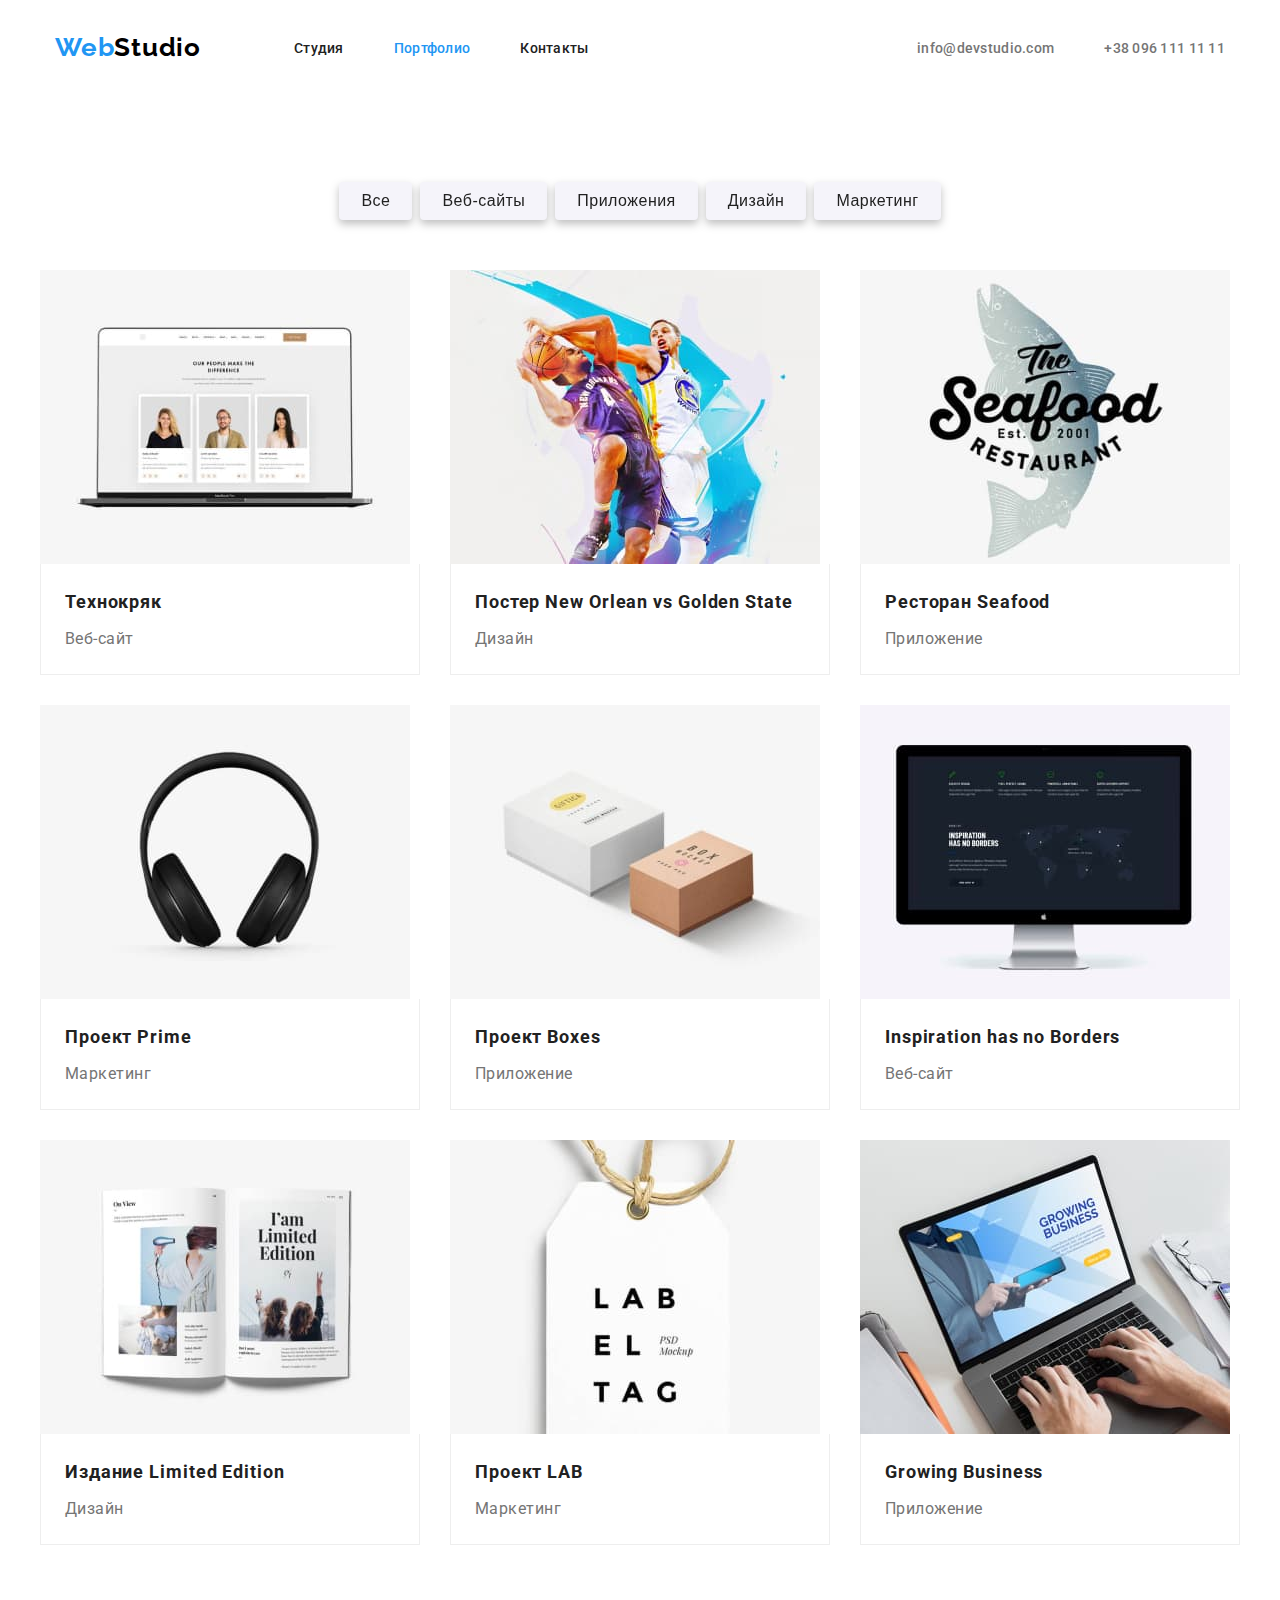
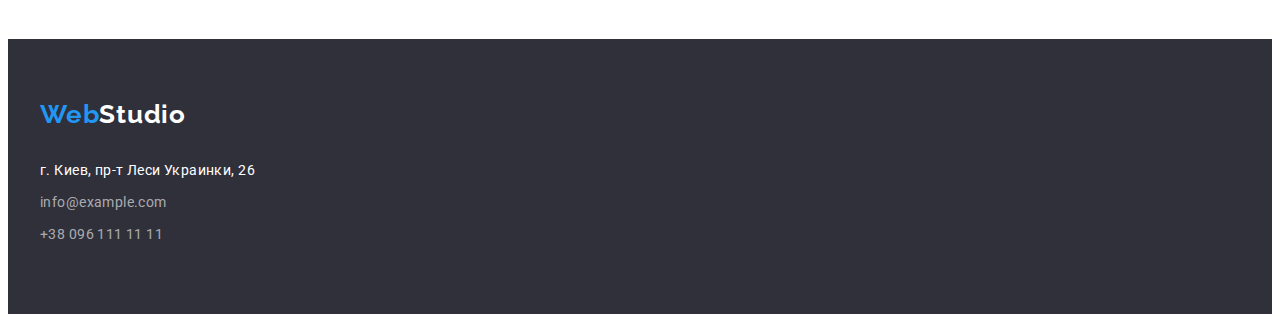
==== portfolio.html @ 5e3add7e "улучшает внешний вид" ====
<!DOCTYPE html>
<html lang="ru">
<head>
    <meta charset="UTF-8">
    <meta http-equiv="X-UA-Compatible" content="IE=edge">
    <meta name="viewport" content="width=device-width, initial-scale=1.0">
    <title>WebStudioPortfolio</title>
    <link rel="stylesheet" href="./css/styles.css">
    <link rel="preconnect" href="https://fonts.gstatic.com">
    <link href="https://fonts.googleapis.com/css2?family=Raleway:wght@700&family=Roboto:wght@400;500;700;900&display=swap" rel="stylesheet">
    <link rel="stylesheet" href="https://cdnjs.cloudflare.com/ajax/libs/modern-normalize/1.0.0/modern-normalize.min.css" integrity="sha512-ISS7cAi1PEhQ8jnbJpJZMd29NlhNj4AWYyLOSp2CE/CsHxTCu+r+t0D2yoJudVrd0/8fTVPUVDzY5Tvli75u/g==" crossorigin="anonymous">
</head>
<body class="body">
    <header class="header">
        <div class="container">        
            <nav class="navigation">
                <a class="logo-link-light link logo" href="index.html" lang="en"> 
                    <span class="web">Web</span>Studio
                </a>
                <ul class="navigation-list list">
                    <li class="navigation-item list">
                        <a class="navigation-link link" href="./index.html">Студия</a>
                    </li>
                    <li class="navigation-item list">
                        <a class="navigation-link link current" href="./portfolio.html">Портфолио</a>
                    </li>
                    <li class="navigation-item list">
                        <a class="navigation-link link" href="">Контакты</a>
                    </li>
                </ul>
            </nav>
            <ul class="list-link list">
                <li class="mail-link-item list">
                    <a class="mail-link link" href="mailto:info@devstudio.com">info@devstudio.com</a>
                </li>
                <li class="tel-link-item list">
                    <a class="tel-link link" href="tel:+380961111111">+38 096 111 11 11</a>
                </li>
            </ul>
        </div>
    </header>
    <main class="main">
        <section class="portfolio section">
            <div class="container">
                <h1 class="title-portfolio" hidden>Портфолио</h1>
                <ul class="portfolio-list list">
                    <li class="portfoilio-list-item">
                        <button class="portfolio-button" type="button">Все</button>
                    </li>
                    <li class="portfoilio-list-item">
                        <button class="portfolio-button" type="button">Веб-сайты</button>
                    </li>
                    <li class="portfoilio-list-item">
                        <button class="portfolio-button" type="button">Приложения</button>
                    </li>
                    <li class="portfoilio-list-item">
                        <button class="portfolio-button" type="button">Дизайн</button>
                    </li>
                    <li class="portfoilio-list-item">
                        <button class="portfolio-button" type="button">Маркетинг</button>
                    </li>
                </ul>
                <ul class="porfolio-cards-list list">
                    <li class="portfolio-cards-list-item">
                        <img src="./img/portfolio-img/Techno.jpg" alt="Технокряк" width="370" height="294">
                        <div class="portfolio-cards-content">
                            <h3 class="title-cards">Технокряк</h3>
                            <p class="cards-about">Веб-сайт</p>
                        </div>
                    </li>
                    <li class="portfolio-cards-list-item">
                        <img src="./img/portfolio-img/poster-NOvsGSV.jpg" alt="Постер New Orlean vs Golden State" width="370" height="294">
                        <div class="portfolio-cards-content">                        
                            <h3 class="title-cards">Постер New Orlean vs Golden State</h3>
                            <p class="cards-about">Дизайн</p></div>
                    </li>
                    <li class="portfolio-cards-list-item">
                        <img src="./img/portfolio-img/Seafood.jpg" alt="Ресторан Seafood" width="370" height="294">
                        <div class="portfolio-cards-content">
                            <h3 class="title-cards">Ресторан Seafood</h3>
                            <p class="cards-about">Приложение</p>
                        </div>
                    </li>
                    <li class="portfolio-cards-list-item">
                        <img src="./img/portfolio-img/headphone.jpg" alt="Проект Prime" width="370" height="294">
                        <div class="portfolio-cards-content">
                            <h3 class="title-cards">Проект Prime</h3>
                            <p class="cards-about">Маркетинг</p>
                        </div>
                    </li>
                    <li class="portfolio-cards-list-item">
                        <img src="./img/portfolio-img/project-boxes.jpg" alt="Проект Boxes" width="370" height="294">
                        <div class="portfolio-cards-content">
                            <h3 class="title-cards">Проект Boxes</h3>
                            <p class="cards-about">Приложение</p>
                        </div>
                    </li>
                    <li class="portfolio-cards-list-item">
                        <img src="./img/portfolio-img/Inspiration-has-no-Borders.jpg" alt="Inspiration has no Borders" width="370" height="294">
                        <div class="portfolio-cards-content">
                            <h3 class="title-cards">Inspiration has no Borders</h3>
                            <p class="cards-about">Веб-сайт</p>
                        </div>
                    </li>
                    <li class="portfolio-cards-list-item">
                        <img src="./img/portfolio-img/Limited-Edition.jpg" alt="Издание Limited Edition" width="370" height="294">
                        <div class="portfolio-cards-content">
                            <h3 class="title-cards">Издание Limited Edition</h3>
                            <p class="cards-about">Дизайн</p>
                        </div>
                    </li>
                    <li class="portfolio-cards-list-item">
                        <img src="./img/portfolio-img/LAB.jpg" alt="Проект LAB" width="370" height="294">
                        <div class="portfolio-cards-content">
                            <h3 class="title-cards">Проект LAB</h3>
                            <p class="cards-about">Маркетинг</p>
                        </div>
                    </li>
                    <li class="portfolio-cards-list-item">
                        <img src="./img/portfolio-img/Growing-Business.jpg" alt="Growing Business" width="370" height="294">
                        <div class="portfolio-cards-content">
                            <h3 class="title-cards">Growing Business</h3>
                            <p class="cards-about">Приложение</p>
                        </div>
                    </li>
                </ul>
            </div>
        </section>
    </main>
    <footer class="footer">
        <div class="container">
            <a class="logo-link-dark link logo" href="/index.html" lang="en"> 
                <span class="web">Web</span>Studio
            </a>
            <address class="address">
                <ul class="address-list list">
                    <li class="address-list-link list">
                        <a class="map-link link" href="https://goo.gl/maps/UGEpoh52W3yYsYzf7" target="_blank" rel="noopener noreferrer">г. Киев, пр-т Леси Украинки, 26</a>
                    </li>
                    <li class="address-list-link list">
                        <a class="mail-link-footer link" href="mailto:info@example.com">info@example.com</a>
                    </li>
                    <li class="address-list-link list">
                        <a class="tel-link-footer link" href="tel:+380961111111">+38 096 111 11 11</a>
                    </li>
                </ul>
            </address>
        </div>
    </footer>
</body>
</html>
---- css/styles.css ----
:root {
  --main-font: "Roboto", sans-serif;
  --second-font: "Raleway", sans-serif;
  --main-color: #ffffff;
  --second-color: #2196f3;
  --bottom-background: #188ce8;
  --text-color: #212121;
  --second-text-color: #757575;
  --second-background: #2F303A;
  --team-background: #F5F4FA;
  --logo-link-light: #000000;
  --section-pb: 94px;
  --section-pt: 94px; 
}

.section {
  padding-top: var(--section-pt);
  padding-bottom: var(--section-pb);
}
.body {
  font-family: var(--main-font);
  font-weight: 400;
  background: var(--main-color);
}
.visually-hidden {
  position: absolute !important;
  clip: rect(1px 1px 1px 1px); /* IE6, IE7 */
  clip: rect(1px, 1px, 1px, 1px);
  padding: 0 !important;
  border: 0 !important;
  height: 1px !important;
  width: 1px !important;
  overflow: hidden;
}

h1,
h2,
h3,
h4,
h5,
h6,
p {
  margin: 0;
}

ul,
ol {
  margin: 0;
  padding: 0;
}

img {
 display: block;
}

.link {
  text-decoration: none;
}

.list {
  list-style: none;
}

.address {
  font-style: normal;
}
.container {
  width: 1200px;
  margin: 0 auto;
  padding: 0 15px;

}

/* ==========COMPONENT========== */
.logo {
  font-family: var(--second-font);
  font-weight: 700;
  font-size: 26px;
  line-height: 1.192em;
  letter-spacing: 0.03em;
  margin-right: 93px;
  padding-top: 24px;
  padding-bottom: 25px;
}

.web {
  color: var(--second-color);
}

.logo-link-light {
  color: var(--logo-link-light);
}

.logo-link-dark {
  color: var(--main-color);
}

.title {
  font-weight: 700;
  font-size: 36px;
  line-height: 1.666em;
  text-align: center;
  letter-spacing: 0.03em;
  color: var(--text-color);
}
/* ==========END COMPONENT========== */
/* ==========HEADER========== */
.header {
  border-bottom: 1px, rgba(236, 236, 236, 1); 
}

.header .container {
  width: 1170px;
  display: flex;
  align-items: center;
}

.navigation {
  display: flex;
  align-items: center;
}

.navigation-list {
  display: flex;
  align-items: center;
}

.navigation-item:not(:last-child) {
  margin-right: 50px;
}

.navigation-link {
  font-weight: 500;
  font-size: 14px;
  line-height: 1.143em;
  letter-spacing: 0.02em;
  color: var(--text-color);
}

.navigation-link:hover,
.navigation-link:focus {
  color: var(--second-color);
}

.current {
  color: var(--second-color);
}

.list-link {
  display: flex;
  align-items: center;
  margin-left: auto;
}
.mail-link,
.tel-link {
  font-weight: 500;
  font-size: 14px;
  line-height: 1.143em;
  letter-spacing: 0.02em;
  color: var(--second-text-color);
}

.tel-link:focus,
.tel-link:hover,
.mail-link:focus,
.mail-link:hover {
  color: var(--second-color);
}

.tel-link-item { 
  margin-left: 50px;
}
/* ==========END HEADER==========*/
/* ==========HERO========== */
.hero {
  text-align: center;
  background-color: var(--second-background);
  padding: 200px 452px;
}
.hero-title {
  font-weight: 900;
  font-size: 44px;
  line-height: 1.363em;
  letter-spacing: 0.06em;
  text-transform: uppercase;
  color: var(--main-color);
  padding-bottom: 30px;
}

.hero-button {
  display: block;
  margin: 0 auto;
  min-width: 200px;
  padding: 10px 32px;
  font-weight: 700;
  font-size: 16px;
  line-height: 1.875em;
  letter-spacing: 0.06em;
  cursor: pointer;
  color: var(--main-color);
  background: var(--second-color);
  box-shadow: 0px 4px 4px rgba(0, 0, 0, 0.15);
  border-radius: 4px;
  border: none;
}

.hero-button:hover ,
.hero-button:focus {
  background-color: var(--bottom-background);
}
/* ==========END HERO========== */
/* ==========ADVANTAGES========== */
.advantages {
  padding-bottom: 0;
}
.advantages-title {
  font-weight: 700;
  font-size: 14px;
  line-height: 1.143em;
  letter-spacing: 0.03em;
  text-transform: uppercase;
  color: var(--text-color);
  padding-bottom: 10px;
}

.advantages-list {
  display: flex;
  margin-top: -30px;
  margin-left: -30px;
}

.advantages-item {
  margin-top: 30px;
  margin-left: 30px;
  flex-basis: calc(100% / 4 - 30px);
}

.advantages-description {
  font-size: 14px;
  line-height: 1.714em;
  letter-spacing: 0.03em;
  color: var(--second-text-color);
}

/* ==========END ADVANTAGES========== */
/* ==========WE DOING========== */
.we-doing-list {
  display: flex;
  flex-wrap: wrap;
  margin-left: -30px;
  margin-top: -30px;
}

.we-doing-list-item {
  flex-basis: calc(100% / 3 - 30px);
  margin-left: 30px;
  margin-top: 30px;
}

/* ==========END WE DOING========== */
/* ==========TEAM========== */
.team {
  background: var(--team-background);
  padding-top: var(--section-pt);
  padding-bottom: var(--section-pb);
}

.team-list {
  display: flex;
  flex-wrap: wrap;
  margin-left: -30px;
  margin-top: -30px;
}

.team-list-item {
  flex-basis: calc(100% / 4 - 30px);
  margin-left: 30px;
  margin-top: 30px;
  background-color: var(--main-color);
  box-shadow: 0px 1px 3px rgba(0, 0, 0, 0.12), 0px 1px 1px rgba(0, 0, 0, 0.14), 0px 2px 1px rgba(0, 0, 0, 0.2);
  border-radius: 0px 0px 4px 4px;
}

.team-list-content {
  padding-top: 30px;
  padding-bottom: 30px;
}
.name-team {
  font-weight: 500;
  font-size: 16px;
  line-height: 1.187em;
  letter-spacing: 0.03em;
  text-align: center;
  margin-bottom: 10px;
  color: var(--text-color);
}

.team-position {
  font-size: 16px;
  line-height: 1.187em;
  letter-spacing: 0.03em;
  text-align: center;
  color: var(--second-text-color);
}
/* ==========END TEAM==========*/
.title {
  font-weight: 700;
  font-size: 36px;
  line-height: 1.166em;
  letter-spacing: 0.03em;
  color: var(--text-color);
  margin-bottom: 50px;
}
/* ==========FOOTER==========*/
.footer .logo {
  padding-top: 0;
  padding-bottom: 0;
}
.footer {
  background-color: var(--second-background);
  padding-top: 60px;
  padding-bottom: 60px;
}

.address-list {
  padding-top: 20px;
}

.address-list-link {
  margin-top: 8px;
  margin-bottom: 8px; 
}
.map-link {
  font-size: 14px;
  line-height: 1.714em;
  letter-spacing: 0.03em;
  color: var(--main-color);
}

.mail-link-footer,
.tel-link-footer {
  font-size: 14px;
  line-height: 1.714em;
  letter-spacing: 0.03em;
  color: rgba(255, 255, 255, 0.6);
}

.map-link:focus,
.map-link:hover,
.mail-link-footer:focus,
.mail-link-footer:hover,
.tel-link-footer:focus,
.tel-link-footer:hover {
  color: var(--second-color);
}
/* ==========END FOOTER==========*/

/* ==========PORTFOLIO==========*/
.portfolio-list {
  display: flex;
  justify-content: center;
  margin-bottom: 50px;
}

.portfoilio-list-item:not(:last-child) {
  margin-right: 8px;
}
.portfolio-button {
  display: block;
  margin: 0 auto;
  padding: 6px 22px;
  font-weight: 500;
  font-size: 16px;
  line-height: 1.625em;
  letter-spacing: 0.03em;
  cursor: pointer;
  background-color: var(--team-background);
  color: var(--text-color);
  filter: drop-shadow(0px 4px 4px rgba(0, 0, 0, 0.25));
  border-radius: 4px;
  border: 0;
}

.portfolio-button:hover ,
.portfolio-button:focus {
  background-color: var(--second-color);
  color: var(--main-color);
  box-shadow: 0px 3px 1px rgba(0, 0, 0, 0.1), 0px 1px 2px rgba(0, 0, 0, 0.08), 0px 2px 2px rgba(0, 0, 0, 0.12);
}

.porfolio-cards-list {
  display: flex;
  flex-wrap: wrap;
  margin-left: -30px;
  margin-top: -30px;
}

.portfolio-cards-list-item {
  flex-basis: calc(100% / 3 - 30px);
  margin-left: 30px;
  margin-top: 30px;
  background-color: var(--main-color);
}

.portfolio-cards-content { 
  padding: 20px 24px;
  border: 1px solid rgba(238, 238, 238, 1);
  border-top: 0;
  box-sizing: border-box;
}
.title-cards {
  font-weight: 700;
  font-size: 18px;
  line-height: 2em;
  letter-spacing: 0.05em;
  margin-bottom: 4px;
  color: var(--text-color);
}

.cards-about {
  font-size: 16px;
  line-height: 1.875em;
  letter-spacing: 0.03em;
  color: var(--second-text-color); 
}
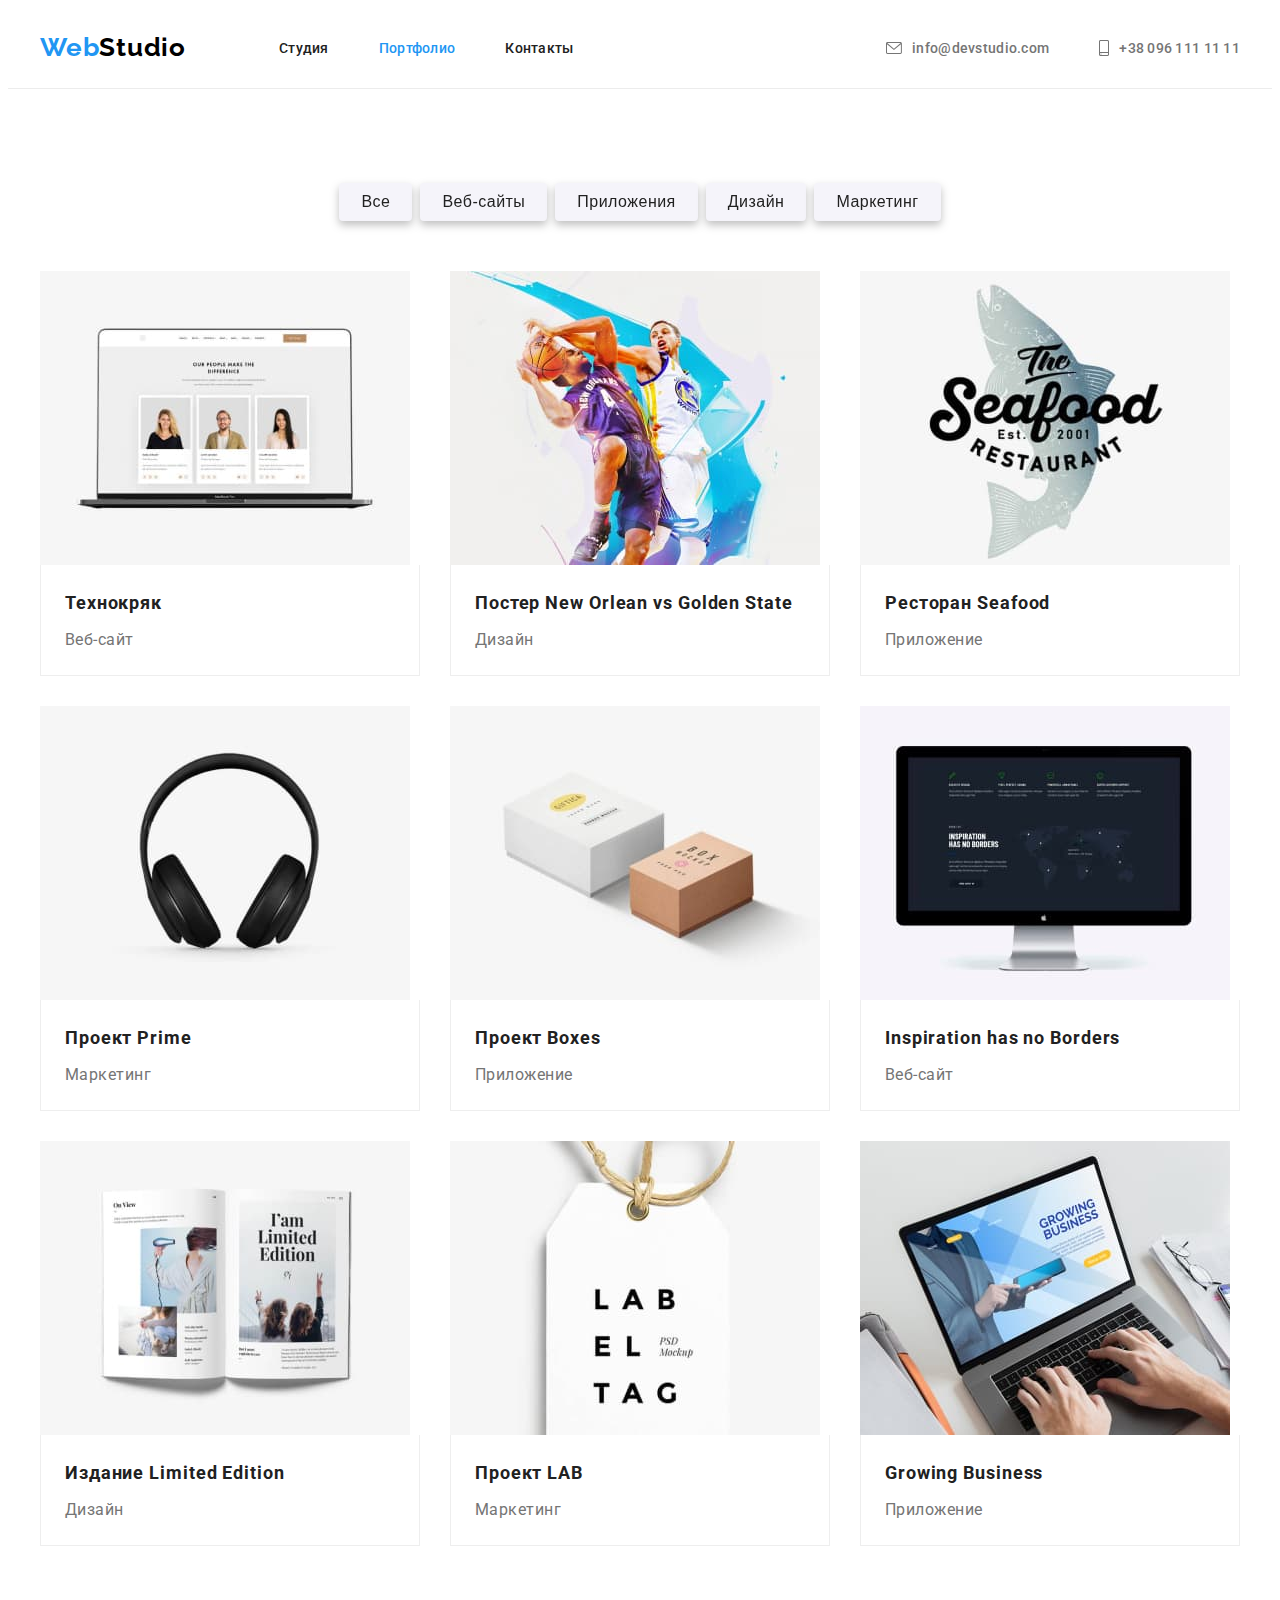
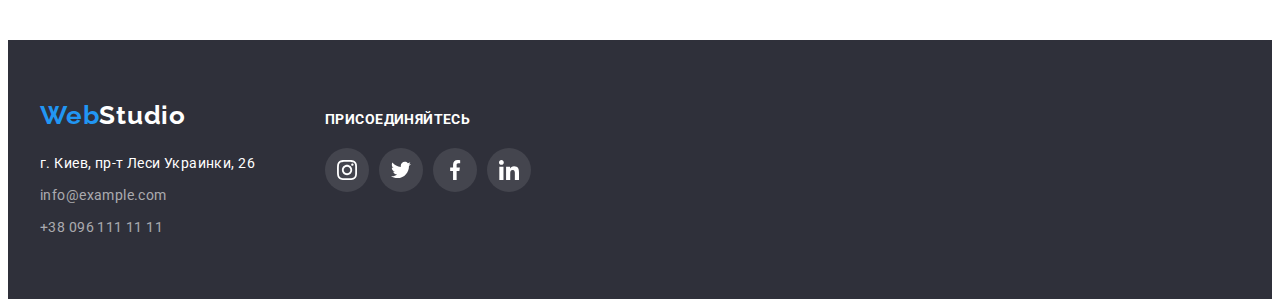
==== commit 403fbca9: "добавляет иконки" ====
--- a/portfolio.html
+++ b/portfolio.html
@@ -31,10 +31,21 @@
             </nav>
             <ul class="list-link list">
                 <li class="mail-link-item list">
-                    <a class="mail-link link" href="mailto:info@devstudio.com">info@devstudio.com</a>
+                    <a class="mail-link link" href="mailto:info@devstudio.com"
+                        lang="en">
+                        <svg class="mail-icon" width="16px" height="12px";>
+                            <use href="./img/sprite.svg#icon-envelope"></use>
+                        </svg>
+                        info@devstudio.com
+                    </a>
                 </li>
                 <li class="tel-link-item list">
-                    <a class="tel-link link" href="tel:+380961111111">+38 096 111 11 11</a>
+                    <a class="tel-link link" href="tel:+380961111111">
+                        <svg class="tel-icon" width="10px" height="16px">
+                            <use href="./img/sprite.svg#icon-smartphone"></use>
+                        </svg>
+                        +38 096 111 11 11
+                    </a>
                 </li>
             </ul>
         </div>
@@ -44,107 +55,168 @@
             <div class="container">
                 <h1 class="title-portfolio" hidden>Портфолио</h1>
                 <ul class="portfolio-list list">
-                    <li class="portfoilio-list-item">
+                    <li class="portfolio-list-item">
                         <button class="portfolio-button" type="button">Все</button>
                     </li>
-                    <li class="portfoilio-list-item">
+                    <li class="portfolio-list-item">
                         <button class="portfolio-button" type="button">Веб-сайты</button>
                     </li>
-                    <li class="portfoilio-list-item">
+                    <li class="portfolio-list-item">
                         <button class="portfolio-button" type="button">Приложения</button>
                     </li>
-                    <li class="portfoilio-list-item">
+                    <li class="portfolio-list-item">
                         <button class="portfolio-button" type="button">Дизайн</button>
                     </li>
-                    <li class="portfoilio-list-item">
+                    <li class="portfolio-list-item">
                         <button class="portfolio-button" type="button">Маркетинг</button>
                     </li>
                 </ul>
                 <ul class="porfolio-cards-list list">
                     <li class="portfolio-cards-list-item">
+                        <a class="portfolio-cards-link link" href="">
                         <img src="./img/portfolio-img/Techno.jpg" alt="Технокряк" width="370" height="294">
                         <div class="portfolio-cards-content">
                             <h3 class="title-cards">Технокряк</h3>
                             <p class="cards-about">Веб-сайт</p>
                         </div>
-                    </li>
-                    <li class="portfolio-cards-list-item">
+                        </a>
+                    </li>
+                    <li class="portfolio-cards-list-item">
+                        <a class="portfolio-cards-link link" href="">
                         <img src="./img/portfolio-img/poster-NOvsGSV.jpg" alt="Постер New Orlean vs Golden State" width="370" height="294">
                         <div class="portfolio-cards-content">                        
                             <h3 class="title-cards">Постер New Orlean vs Golden State</h3>
                             <p class="cards-about">Дизайн</p></div>
-                    </li>
-                    <li class="portfolio-cards-list-item">
+                        </a>
+
+                    </li>
+                    <li class="portfolio-cards-list-item">
+                        <a class="portfolio-cards-link link" href="">
                         <img src="./img/portfolio-img/Seafood.jpg" alt="Ресторан Seafood" width="370" height="294">
                         <div class="portfolio-cards-content">
                             <h3 class="title-cards">Ресторан Seafood</h3>
                             <p class="cards-about">Приложение</p>
                         </div>
-                    </li>
-                    <li class="portfolio-cards-list-item">
+                        </a>
+
+                    </li>
+                    <li class="portfolio-cards-list-item">
+                        <a class="portfolio-cards-link link" href="">
                         <img src="./img/portfolio-img/headphone.jpg" alt="Проект Prime" width="370" height="294">
                         <div class="portfolio-cards-content">
                             <h3 class="title-cards">Проект Prime</h3>
                             <p class="cards-about">Маркетинг</p>
                         </div>
-                    </li>
-                    <li class="portfolio-cards-list-item">
+                        </a>
+
+                    </li>
+                    <li class="portfolio-cards-list-item">
+                        <a class="portfolio-cards-link link" href="">
                         <img src="./img/portfolio-img/project-boxes.jpg" alt="Проект Boxes" width="370" height="294">
                         <div class="portfolio-cards-content">
                             <h3 class="title-cards">Проект Boxes</h3>
                             <p class="cards-about">Приложение</p>
                         </div>
-                    </li>
-                    <li class="portfolio-cards-list-item">
+                        </a>
+
+                    </li>
+                    <li class="portfolio-cards-list-item">
+                        <a class="portfolio-cards-link link" href="">
                         <img src="./img/portfolio-img/Inspiration-has-no-Borders.jpg" alt="Inspiration has no Borders" width="370" height="294">
                         <div class="portfolio-cards-content">
                             <h3 class="title-cards">Inspiration has no Borders</h3>
                             <p class="cards-about">Веб-сайт</p>
                         </div>
-                    </li>
-                    <li class="portfolio-cards-list-item">
+                        </a>
+
+                    </li>
+                    <li class="portfolio-cards-list-item">
+                        <a class="portfolio-cards-link link" href="">
                         <img src="./img/portfolio-img/Limited-Edition.jpg" alt="Издание Limited Edition" width="370" height="294">
                         <div class="portfolio-cards-content">
                             <h3 class="title-cards">Издание Limited Edition</h3>
                             <p class="cards-about">Дизайн</p>
                         </div>
-                    </li>
-                    <li class="portfolio-cards-list-item">
+                        </a>
+
+                    </li>
+                    <li class="portfolio-cards-list-item">
+                        <a class="portfolio-cards-link link" href="">
                         <img src="./img/portfolio-img/LAB.jpg" alt="Проект LAB" width="370" height="294">
                         <div class="portfolio-cards-content">
                             <h3 class="title-cards">Проект LAB</h3>
                             <p class="cards-about">Маркетинг</p>
                         </div>
-                    </li>
-                    <li class="portfolio-cards-list-item">
+                        </a>
+
+                    </li>
+                    <li class="portfolio-cards-list-item">
+                        <a class="portfolio-cards-link link" href="">
                         <img src="./img/portfolio-img/Growing-Business.jpg" alt="Growing Business" width="370" height="294">
                         <div class="portfolio-cards-content">
                             <h3 class="title-cards">Growing Business</h3>
                             <p class="cards-about">Приложение</p>
                         </div>
+                        </a>
+
                     </li>
                 </ul>
             </div>
         </section>
     </main>
     <footer class="footer">
-        <div class="container">
-            <a class="logo-link-dark link logo" href="/index.html" lang="en"> 
-                <span class="web">Web</span>Studio
-            </a>
-            <address class="address">
-                <ul class="address-list list">
-                    <li class="address-list-link list">
-                        <a class="map-link link" href="https://goo.gl/maps/UGEpoh52W3yYsYzf7" target="_blank" rel="noopener noreferrer">г. Киев, пр-т Леси Украинки, 26</a>
-                    </li>
-                    <li class="address-list-link list">
-                        <a class="mail-link-footer link" href="mailto:info@example.com">info@example.com</a>
-                    </li>
-                    <li class="address-list-link list">
-                        <a class="tel-link-footer link" href="tel:+380961111111">+38 096 111 11 11</a>
-                    </li>
-                </ul>
-            </address>
+        <div class="footer-container container">
+            <div class="container-footer-address">
+                <a class="logo-link-dark link logo" href="/index.html" lang="en"> 
+                    <span class="web">Web</span>Studio
+                </a>
+                <address class="address">
+                    <ul class="address-list list">
+                        <li class="address-list-link list">
+                            <a class="map-link link" href="https://goo.gl/maps/UGEpoh52W3yYsYzf7" target="_blank" rel="noopener noreferrer">г. Киев, пр-т Леси Украинки, 26</a>
+                        </li>
+                        <li class="address-list-link list">
+                            <a class="mail-link-footer link" href="mailto:info@example.com">info@example.com</a>
+                        </li>
+                        <li class="address-list-link list">
+                            <a class="tel-link-footer link" href="tel:+380961111111">+38 096 111 11 11</a>
+                        </li>
+                    </ul>
+                </address>
+            </div>
+            <div class="container-footer-icon">
+                <b class="social-footer">ПРИСОЕДИНЯЙТЕСЬ</b>
+                <ul class="social-list-footer">
+                    <li class="social-list-item-footer list">
+                        <a href="" class="social-list-link-footer link">
+                            <svg class="social-list-icon-footer" Width="20" Height="20">
+                                <use href="./img/sprite.svg#icon-instagram"></use>
+                            </svg>
+                        </a>
+                    </li>
+                    <li class="social-list-item-footer list">
+                        <a href="" class="social-list-link-footer link">
+                            <svg class="social-list-icon-footer" Width="20" Height="20">
+                                <use href="./img/sprite.svg#icon-twitter"></use>
+                            </svg>
+                        </a>
+                    </li>
+                    <li class="social-list-item-footer list">
+                        <a href="" class="social-list-link-footer link">
+                            <svg class="social-list-icon-footer" Width="20" Height="20">
+                                <use href="./img/sprite.svg#icon-facebook"></use>
+                            </svg>
+                        </a>
+                    </li>
+                    <li class="social-list-item-footer list">
+                        <a href="" class="social-list-link-footer link">
+                            <svg class="social-list-icon-footer" Width="20" Height="20">
+                                <use href="./img/sprite.svg#icon-linkedin"></use>
+                            </svg>
+                        </a>
+                    </li>
+                </ul>
+            </div>
         </div>
     </footer>
 </body>
--- a/css/styles.css
+++ b/css/styles.css
@@ -9,6 +9,7 @@
   --second-background: #2F303A;
   --team-background: #F5F4FA;
   --logo-link-light: #000000;
+  --icon-color: #AFB1B8;
   --section-pb: 94px;
   --section-pt: 94px; 
 }
@@ -39,7 +40,8 @@
 h4,
 h5,
 h6,
-p {
+p,
+b {
   margin: 0;
 }
 
@@ -61,7 +63,8 @@
   list-style: none;
 }
 
-.address {
+.address,
+.social-footer {
   font-style: normal;
 }
 .container {
@@ -103,14 +106,43 @@
   letter-spacing: 0.03em;
   color: var(--text-color);
 }
+
+.social-list {
+  display: flex;
+  align-items: center;
+  justify-content: space-between;
+}
+.social-list-icon {
+  fill: var(--icon-color)
+}
+
+.social-list-link {
+  display: flex;
+  justify-content: center;
+  align-items: center;
+  width: 44px;
+  height: 44px;
+  border-radius: 50%;
+}
+
+
+.social-list-link:hover,
+.social-list-link:focus {
+  background-color: var(--second-color);
+}
+
+.social-list-link:hover .social-list-icon,
+.social-list-link:focus .social-list-icon {
+  fill: #ffffff;
+}
+
 /* ==========END COMPONENT========== */
 /* ==========HEADER========== */
 .header {
-  border-bottom: 1px, rgba(236, 236, 236, 1); 
+  border-bottom: 1px solid #ECECEC; 
 }
 
 .header .container {
-  width: 1170px;
   display: flex;
   align-items: center;
 }
@@ -135,6 +167,8 @@
   line-height: 1.143em;
   letter-spacing: 0.02em;
   color: var(--text-color);
+  padding-top: 10px;
+  padding-bottom: 10px;
 }
 
 .navigation-link:hover,
@@ -158,6 +192,24 @@
   line-height: 1.143em;
   letter-spacing: 0.02em;
   color: var(--second-text-color);
+  display: flex;
+  align-items: center;
+  padding-top: 10px;
+  padding-bottom: 10px;
+}
+
+.mail-icon {
+  display: flex;
+  align-items: center;
+  margin-right: 10px;
+  fill: var(--second-text-color);
+}
+
+.tel-icon {
+  display: flex;
+  align-items: center;
+  margin-right: 10px;
+  fill: var(--second-text-color);
 }
 
 .tel-link:focus,
@@ -167,15 +219,35 @@
   color: var(--second-color);
 }
 
+.tel-link:focus svg,
+.tel-link:hover svg,
+.mail-link:focus svg,
+.mail-link:hover svg {
+  fill: var(--second-color);
+}
+
 .tel-link-item { 
   margin-left: 50px;
 }
 /* ==========END HEADER==========*/
 /* ==========HERO========== */
 .hero {
-  text-align: center;
+  background-image: linear-gradient(
+    to right, 
+    rgba(47, 48, 58, 0.4),
+    rgba(47, 48, 58, 0.4)
+    ),
+  url(../img/hero-img.jpg);
+  background-size: cover;
+  background-repeat: no-repeat;
+  background-position: center;
   background-color: var(--second-background);
-  padding: 200px 452px;
+  max-width: 1600px;
+  margin: 0 auto;
+}
+
+.hero .container {
+  padding: 200px 0;
 }
 .hero-title {
   font-weight: 900;
@@ -183,8 +255,9 @@
   line-height: 1.363em;
   letter-spacing: 0.06em;
   text-transform: uppercase;
+  text-align: center;
   color: var(--main-color);
-  padding-bottom: 30px;
+  margin-bottom: 30px;
 }
 
 .hero-button {
@@ -220,7 +293,7 @@
   letter-spacing: 0.03em;
   text-transform: uppercase;
   color: var(--text-color);
-  padding-bottom: 10px;
+  margin-bottom: 10px;
 }
 
 .advantages-list {
@@ -233,6 +306,15 @@
   margin-top: 30px;
   margin-left: 30px;
   flex-basis: calc(100% / 4 - 30px);
+}
+
+.advantages-container {
+  display: flex;
+  align-items: center;
+  justify-content: center;
+  height: 120px;
+  background-color: var(--team-background);
+  margin-bottom: 30px;
 }
 
 .advantages-description {
@@ -282,8 +364,7 @@
 }
 
 .team-list-content {
-  padding-top: 30px;
-  padding-bottom: 30px;
+  padding: 30px 32px;
 }
 .name-team {
   font-weight: 500;
@@ -301,8 +382,10 @@
   letter-spacing: 0.03em;
   text-align: center;
   color: var(--second-text-color);
-}
-/* ==========END TEAM==========*/
+  margin-bottom: 16px;
+}
+
+/* ==========END TEAM========== */
 .title {
   font-weight: 700;
   font-size: 36px;
@@ -311,8 +394,55 @@
   color: var(--text-color);
   margin-bottom: 50px;
 }
-/* ==========FOOTER==========*/
+
+/* ==========CLIENTS========== */
+.client {
+  padding-top: var(--section-pt);
+  padding-bottom: var(--section-pb);
+}
+.clients-list {
+  display: flex;
+  justify-content: center;
+  align-items: center;
+  margin-left: -30px;
+  margin-top: -30px;
+}
+
+.clients-list-link {
+  display: flex;
+  justify-content: center;
+  align-items: center;
+  width: 170px;
+  height: 90px;
+  border: 1px solid #AFB1B8;
+  box-sizing: border-box;
+  border-radius: 4px;
+}
+.clients-list-icon {
+  display: flex;
+  background-position: center;
+  fill: var(--icon-color);
+}
+.clients-list-item {
+  flex-basis: calc(100% / 6 - 30px);
+  margin-left: 30px;
+  margin-top: 30px;
+}
+
+.clients-list-link:hover,
+.clients-list-link:focus {
+  border-color: #2196F3;
+}
+
+.clients-list-link:hover > .clients-list-icon,
+.clients-list-link:focus > .clients-list-icon {
+  fill: #2196F3;
+}
+
+/* ==========END CLIENTS========== */
+/* ==========FOOTER========== */
 .footer .logo {
+  margin: 0;
   padding-top: 0;
   padding-bottom: 0;
 }
@@ -322,13 +452,22 @@
   padding-bottom: 60px;
 }
 
-.address-list {
-  padding-top: 20px;
-}
-
-.address-list-link {
+.footer-container {
+  display: flex;
+  align-items: baseline;
+}
+.container-footer-address {
+  display: block;
+  margin-right: 70px;
+}
+.address {
+  margin-top: 20px;
+}
+
+.address-list
+
+.address-list-link:not(:first-child) {
   margin-top: 8px;
-  margin-bottom: 8px; 
 }
 .map-link {
   font-size: 14px;
@@ -353,6 +492,47 @@
 .tel-link-footer:hover {
   color: var(--second-color);
 }
+
+.container-footer-icon {
+ display: block;
+ box-sizing: border-box;
+ min-width: 206px;
+}
+.social-footer {
+  font-family: var(--main-font);
+  font-weight: 700;
+  font-size: 14px;
+  line-height: 16px;
+  letter-spacing: 0.03em;
+  text-transform: uppercase;
+  color: var(--main-color);
+}
+
+.social-list-footer {
+  display: flex;
+  justify-content: space-between;
+  align-items: center;
+  margin-top: 20px;
+}
+
+.social-list-link-footer {
+  display: flex;
+  justify-content: center;
+  align-items: center;
+  width: 44px;
+  height: 44px;
+  border-radius: 50%;
+  background-color: rgba(255, 255, 255, 0.1);;
+}
+
+.social-list-icon-footer {
+  fill: rgba(255, 255, 255, 1);
+}
+
+.social-list-link-footer:hover,
+.social-list-link-footer:focus {
+  background-color: var(--second-color);
+}
 /* ==========END FOOTER==========*/
 
 /* ==========PORTFOLIO==========*/
@@ -362,7 +542,7 @@
   margin-bottom: 50px;
 }
 
-.portfoilio-list-item:not(:last-child) {
+.portfolio-list-item:not(:last-child) {
   margin-right: 8px;
 }
 .portfolio-button {
@@ -402,6 +582,11 @@
   background-color: var(--main-color);
 }
 
+.portfolio-cards-list-item:hover ,
+.portfolio-cards-list-item:focus {
+  filter: drop-shadow(0px 4px 4px rgba(0, 0, 0, 0.25));
+}
+
 .portfolio-cards-content { 
   padding: 20px 24px;
   border: 1px solid rgba(238, 238, 238, 1);
